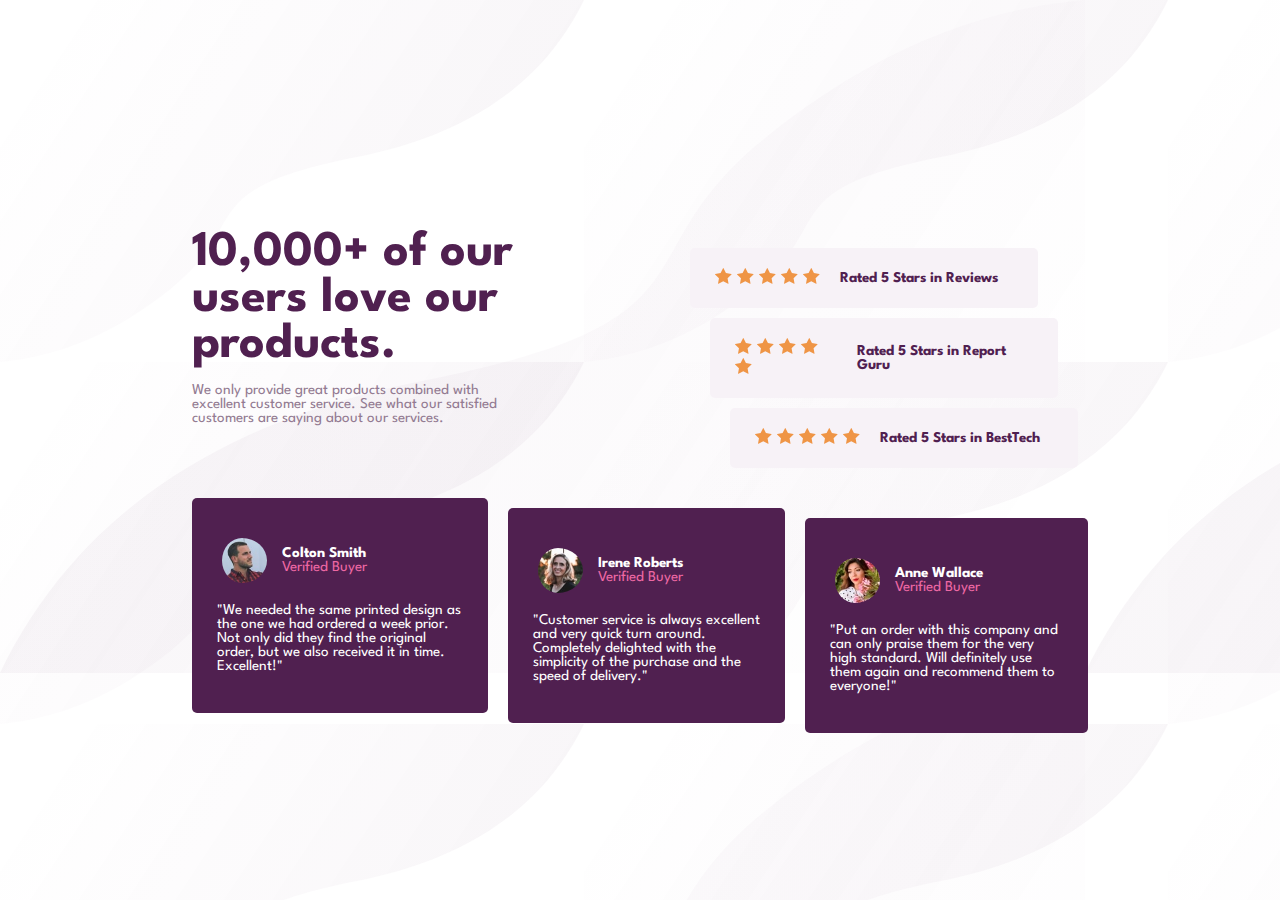
==== TASK 1/index.html @ de04b457 "MENTOR" ====
<!DOCTYPE html>
<html lang="en">
  <head>
    <meta charset="UTF-8" />
    <meta http-equiv="X-UA-Compatible" content="IE=edge" />
    <meta name="viewport" content="width=device-width, initial-scale=1.0" />
    <link rel="stylesheet" href="style.css" />
    <link rel="preconnect" href="https://fonts.googleapis.com" />
    <link rel="preconnect" href="https://fonts.gstatic.com" crossorigin />
    <link
      href="https://fonts.googleapis.com/css2?family=League+Spartan:wght@400;500;700&display=swap"
      rel="stylesheet"
    />

    <title>Heemah | Frontend Mentor | Social proof section</title>
  </head>

  <body>
    <!-- body div -->
    <div class="body">
<!-- top div -->
      <div class="top">
        <!-- top sub div -->
        <div class="word">
          <h1 id="love">10,000+ of our users love our products.</h1>
          <p id="para">
            We only provide great products combined with excellent customer
            service. See what our satisfied customers are saying about our
            services.
          </p>
        </div>
         <!-- top sub div -->
        <div class="stars">
          <div class="star starone">
            <div class="whole">
              <img src="./images/icon-star.svg" alt="" /><img
                src="./images/icon-star.svg"
                alt=""
              /><img src="./images/icon-star.svg" alt="" /><img
                src="./images/icon-star.svg"
                alt=""
              /><img src="./images/icon-star.svg" alt="" />
            </div>
            <p id="rate">Rated 5 Stars in Reviews</p>
          </div>
          <div class="star startwo">
            <div class="whole">
              <img src="./images/icon-star.svg" alt="" /><img
                src="./images/icon-star.svg"
                alt=""
              /><img src="./images/icon-star.svg" alt="" /><img
                src="./images/icon-star.svg"
                alt=""
              /><img src="./images/icon-star.svg" alt="" />
            </div>
            <p id="rate">Rated 5 Stars in Report Guru</p>
          </div>
          <div class="star starthree">
            <div class="whole">
              <img src="./images/icon-star.svg" alt="" /><img
                src="./images/icon-star.svg"
                alt=""
              /><img src="./images/icon-star.svg" alt="" /><img
                src="./images/icon-star.svg"
                alt=""
              /><img src="./images/icon-star.svg" alt="" />
            </div>
            <p id="rate">Rated 5 Stars in BestTech</p>
          </div>
        </div>
      </div>
      <!-- bottom div -->
      <div class="bottom">
          <!-- bottom sub div -->
        <div class="box box1st">
          <div class="img">
            <img src="./images/image-colton.jpg" alt="Colton" class="photo" />
            <div class="name">
              <p id="nam">Colton Smith</p>
              <p id="very">Verified Buyer</p>
            </div>
          </div>
          <div class="text">
            <p>
              "We needed the same printed design as the one we had ordered a
              week prior. Not only did they find the original order, but we also
              received it in time. Excellent!"
            </p>
          </div>
        </div>
         <!-- bottom sub div -->
        <div class="box box2nd">
          <div class="img">
            <img src="./images/image-irene.jpg" alt="irene" class="photo" />
            <div class="name">
              <p id="nam">Irene Roberts</p>
              <p id="very">Verified Buyer</p>
            </div>
          </div>
          <div class="text">
            <p>
              "Customer service is always excellent and very quick turn around.
              Completely delighted with the simplicity of the purchase and the
              speed of delivery."
            </p>
          </div>
        </div>
         <!-- bottom sub div -->
        <div class="box box3rd">
          <div class="img">
            <img src="./images/image-anne.jpg" alt="anne" class="photo" />
            <div class="name">
              <p id="nam">Anne Wallace</p>
              <p id="very">Verified Buyer</p>
            </div>
          </div>
          <div class="text">
            <p>
              "Put an order with this company and can only praise them for the
              very high standard. Will definitely use them again and recommend
              them to everyone!"
            </p>
          </div>
        </div>
      </div>
    </div>
   
  </body>
</html>
---- TASK 1/style.css ----
* {
  margin: 0;
  padding: 0;
  box-sizing: border-box;
  font-family: "League Spartan", sans-serif;
}
body {
  background-image: url(./images/bg-pattern-top-desktop.svg),
    url(./images/bg-pattern-bottom-desktop.svg);
}
/* body */
.body {
  display: flex;
  justify-content: center;
  align-items: center;
  flex-direction: column;
  margin: auto;
  min-height: 100vh;
  width: 70%;
  gap: 30px;
}
/* top div */
.top {
  display: flex;
  justify-content: center;
  align-items: center;
  width: 100%;
}
/* top sub div */
.word {
  width: 50%;
  margin: 0 100px 0 0;
}
#love {
  color: hsl(300, 43%, 22%);
  font-size: 50px;
}
#para {
  font-size: 15px;
  padding: 15px 25px 0 0;

  color: hsl(303, 10%, 53%);
}
/* top sub div */
.stars {
  width: 50%;
  margin-left: 100px;
  display: flex;
  flex-direction: column;
  position: relative;
  right: 50px;
  padding-top: 50px;
}
.star {
  background-color: hsl(300, 24%, 96%);
  margin-top: 10px;
  display: flex;
  align-items: center;
  padding: 20px;
  gap: 20px;
  border-radius: 5px;
}
img {
  padding-left: 5px;
}
#rate {
  color: hsl(300, 43%, 22%);
  font-size: 15px;
  font-weight: bold;
}

.startwo {
  position: relative;
  left: 20px;
}
.starthree {
  position: relative;
  left: 40px;
}
/* bottom */
.bottom {
  display: flex;
  justify-content: center;
  align-items: center;
  width: 100%;
  gap: 20px;
}
/* bottom sub div*/
.box {
  display: flex;
  flex-direction: column;
  padding: 40px 25px;

  background-color: hsl(300, 43%, 22%);
  border-radius: 5px;
}
/* bottom sub div*/
.box2nd {
  position: relative;
  top: 10px;
}
/* bottom sub div*/
.box3rd {
  position: relative;
  top: 20px;
}

.img {
  display: flex;
  align-items: center;
  float: left;
  gap: 15px;
  padding-bottom: 20px;
}
.photo {
  border-radius: 100%;
  width: 50px;
}
#nam {
  font-size: 15px;
  font-weight: bold;
  color: hsl(0, 0%, 100%);
}
#very {
  font-size: 15px;
  color: hsl(333, 80%, 67%);
}

.text {
  font-size: 15px;
  color: hsl(0, 0%, 100%);
  word-spacing: normal;
}

@media screen and (max-width: 580px) {
  body {
    padding: 20px;
    background-image: url(./images/bg-pattern-top-mobile.svg),
      url(./images/bg-pattern-bottom-mobile.svg);
  }
  .top {
    flex-direction: column;
    width: 100%;
  }
  .word {
    width: 100%;
    margin: 0;
  }
  #para {
    padding-top: 20px;
  }
  .star {
    flex-direction: column;
  }
  .stars {
    width: 100%;
    margin-left: 0;
    right: 0;
  }

  .startwo {
    position: relative;
    left: 0;
  }
  .starthree {
    position: relative;
    left: 0;
  }

  .bottom {
    flex-direction: column;
  }
}

@media screen and (max-width: 375px) {
  body {
    background-image: url(./images/bg-pattern-top-mobile.svg),
      url(./images/bg-pattern-bottom-mobile.svg);
  }
  .body {
    width: 100%;
  }
  .top {
    flex-direction: column;
    width: 100%;
  }
  .word {
    width: 100%;
    margin: 0;
  }
  #love {
    font-size: 40px;
    text-align: center;
  }
  #para {
    padding-top: 20px;
  }
  .star {
    flex-direction: column;
  }
  .stars {
    width: 100%;
    margin-left: 0;
    right: 0;
  }

  .startwo {
    position: relative;
    left: 0;
  }
  .starthree {
    position: relative;
    left: 0;
  }

  .bottom {
    flex-direction: column;
  }
}
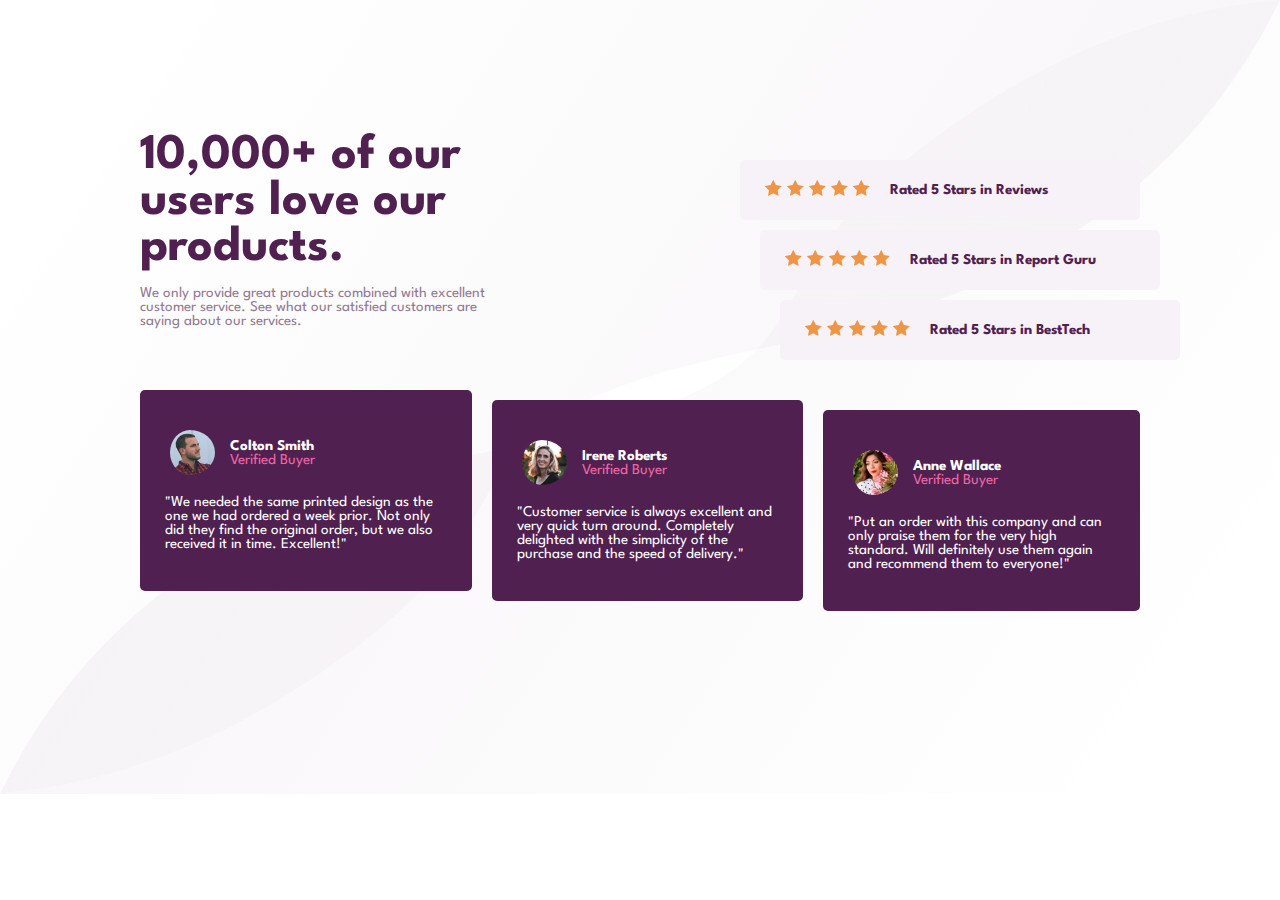
==== commit d1db2cff: "TASK 1 MENTOR" ====
--- a/TASK 1/index.html
+++ b/TASK 1/index.html
@@ -4,6 +4,12 @@
     <meta charset="UTF-8" />
     <meta http-equiv="X-UA-Compatible" content="IE=edge" />
     <meta name="viewport" content="width=device-width, initial-scale=1.0" />
+     <link
+      rel="icon"
+      type="image/png"
+      sizes="32x32"
+      href="./images/favicon-32x32.png"
+    />
     <link rel="stylesheet" href="style.css" />
     <link rel="preconnect" href="https://fonts.googleapis.com" />
     <link rel="preconnect" href="https://fonts.gstatic.com" crossorigin />
@@ -12,7 +18,7 @@
       rel="stylesheet"
     />
 
-    <title>Heemah | Frontend Mentor | Social proof section</title>
+    <title> Frontend Mentor | Social proof section</title>
   </head>
 
   <body>
--- a/TASK 1/style.css
+++ b/TASK 1/style.css
@@ -7,6 +7,8 @@
 body {
   background-image: url(./images/bg-pattern-top-desktop.svg),
     url(./images/bg-pattern-bottom-desktop.svg);
+    background-repeat: no-repeat;
+    background-size: cover;
 }
 /* body */
 .body {
@@ -14,9 +16,9 @@
   justify-content: center;
   align-items: center;
   flex-direction: column;
-  margin: auto;
-  min-height: 100vh;
-  width: 70%;
+  margin:100px auto;
+ 
+  width: 1000px;
   gap: 30px;
 }
 /* top div */
@@ -43,11 +45,11 @@
 }
 /* top sub div */
 .stars {
-  width: 50%;
+  width:50%;
   margin-left: 100px;
   display: flex;
   flex-direction: column;
-  position: relative;
+ 
   right: 50px;
   padding-top: 50px;
 }
@@ -82,7 +84,7 @@
   display: flex;
   justify-content: center;
   align-items: center;
-  width: 100%;
+  width:100%;
   gap: 20px;
 }
 /* bottom sub div*/
@@ -132,12 +134,15 @@
   word-spacing: normal;
 }
 
-@media screen and (max-width: 580px) {
+@media screen and (max-width: 450px) {
   body {
-    padding: 20px;
     background-image: url(./images/bg-pattern-top-mobile.svg),
       url(./images/bg-pattern-bottom-mobile.svg);
+      padding: 20px;
   }
+ .body{
+  width: 100%;
+ }
   .top {
     flex-direction: column;
     width: 100%;
@@ -146,17 +151,21 @@
     width: 100%;
     margin: 0;
   }
+  #love {
+   
+    text-align: center;
+  }
   #para {
-    padding-top: 20px;
+    text-align: center;
   }
-  .star {
+   .star {
     flex-direction: column;
   }
   .stars {
     width: 100%;
     margin-left: 0;
     right: 0;
-  }
+  } 
 
   .startwo {
     position: relative;
@@ -169,51 +178,7 @@
 
   .bottom {
     flex-direction: column;
+    
   }
-}
-
-@media screen and (max-width: 375px) {
-  body {
-    background-image: url(./images/bg-pattern-top-mobile.svg),
-      url(./images/bg-pattern-bottom-mobile.svg);
-  }
-  .body {
-    width: 100%;
-  }
-  .top {
-    flex-direction: column;
-    width: 100%;
-  }
-  .word {
-    width: 100%;
-    margin: 0;
-  }
-  #love {
-    font-size: 40px;
-    text-align: center;
-  }
-  #para {
-    padding-top: 20px;
-  }
-  .star {
-    flex-direction: column;
-  }
-  .stars {
-    width: 100%;
-    margin-left: 0;
-    right: 0;
-  }
-
-  .startwo {
-    position: relative;
-    left: 0;
-  }
-  .starthree {
-    position: relative;
-    left: 0;
-  }
-
-  .bottom {
-    flex-direction: column;
-  }
-}
+ 
+} 
